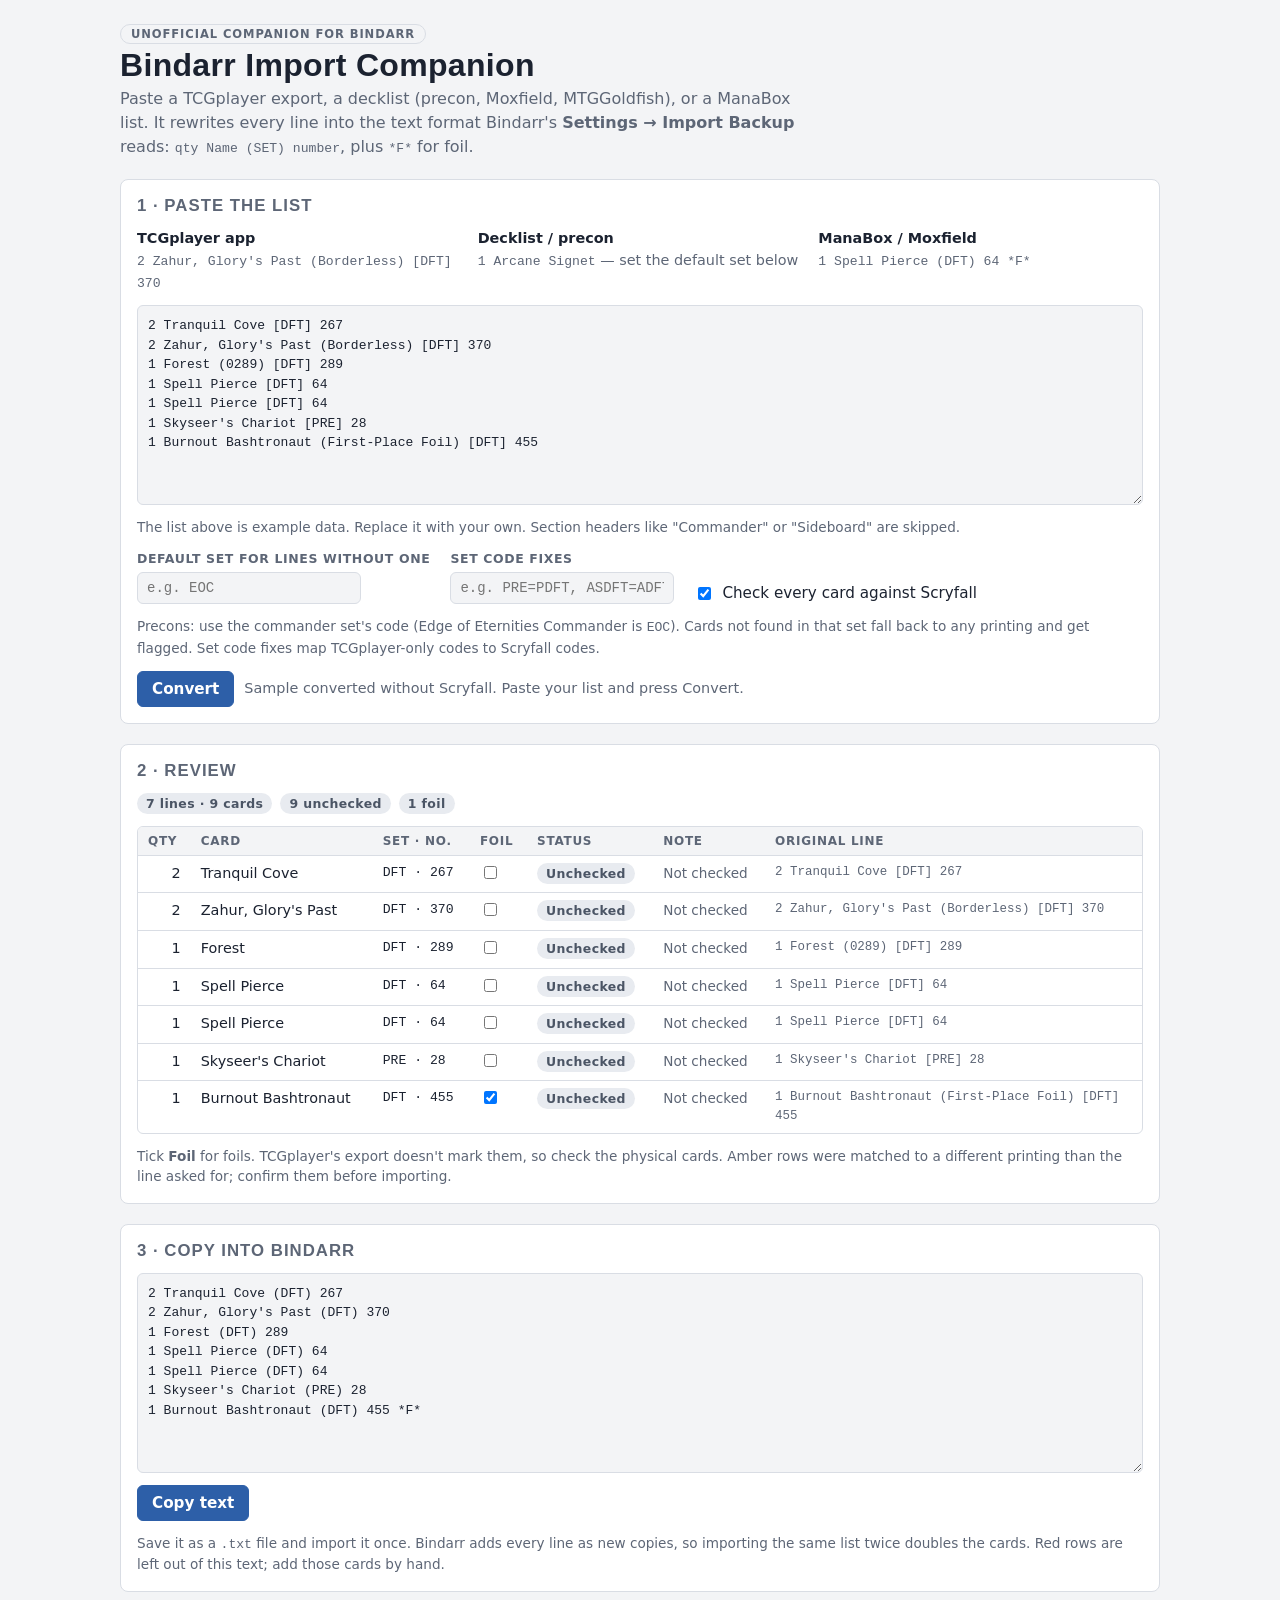
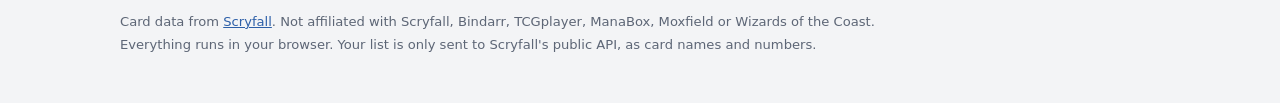
==== index.html @ c30fd8f0 "new repo build 1st draft" ====
<!doctype html>
<html lang="en">
<head>
  <meta charset="utf-8">
  <meta name="viewport" content="width=device-width, initial-scale=1">
  <meta name="description" content="Convert TCGplayer exports, precon decklists and Moxfield lists into the text format Bindarr imports.">
  <title>Bindarr Import Companion</title>
  <link rel="stylesheet" href="css/style.css">
</head>
<body>
<div class="wrap">
  <header>
    <span class="tag">Unofficial companion for Bindarr</span>
    <h1>Bindarr Import Companion</h1>
    <p class="lede">Paste a TCGplayer export, a decklist (precon, Moxfield, MTGGoldfish), or a ManaBox list. It rewrites every line into the text format Bindarr's <b>Settings → Import Backup</b> reads: <span class="mono">qty Name (SET) number</span>, plus <span class="mono">*F*</span> for foil.</p>
  </header>

  <section class="panel" aria-labelledby="in-h">
    <h2 id="in-h">1 · Paste the list</h2>
    <div class="formats">
      <div><b>TCGplayer app</b><br><code>2 Zahur, Glory's Past (Borderless) [DFT] 370</code></div>
      <div><b>Decklist / precon</b><br><code>1 Arcane Signet</code> — set the default set below</div>
      <div><b>ManaBox / Moxfield</b><br><code>1 Spell Pierce (DFT) 64 *F*</code></div>
    </div>
    <textarea id="input" spellcheck="false" aria-label="Card list"></textarea>
    <p class="hint">The list above is example data. Replace it with your own. Section headers like "Commander" or "Sideboard" are skipped.</p>
    <div class="opts">
      <div class="field">
        <label for="defset">Default set for lines without one</label>
        <input type="text" id="defset" placeholder="e.g. EOC" autocomplete="off">
      </div>
      <div class="field">
        <label for="setmap">Set code fixes</label>
        <input type="text" id="setmap" placeholder="e.g. PRE=PDFT, ASDFT=ADFT" autocomplete="off">
      </div>
      <label class="check"><input type="checkbox" id="usescry" checked> Check every card against Scryfall</label>
    </div>
    <p class="hint">Precons: use the commander set's code (Edge of Eternities Commander is <span class="mono">EOC</span>). Cards not found in that set fall back to any printing and get flagged. Set code fixes map TCGplayer-only codes to Scryfall codes.</p>
    <div class="actions">
      <button class="primary" id="go" type="button">Convert</button>
      <span class="status" id="status" role="status"></span>
    </div>
  </section>

  <section class="panel" aria-labelledby="res-h">
    <h2 id="res-h">2 · Review</h2>
    <div class="summary" id="summary"></div>
    <div class="tablewrap">
      <table>
        <thead><tr><th>Qty</th><th>Card</th><th>Set · No.</th><th>Foil</th><th>Status</th><th>Note</th><th>Original line</th></tr></thead>
        <tbody id="rows"></tbody>
      </table>
    </div>
    <p class="hint">Tick <b>Foil</b> for foils. TCGplayer's export doesn't mark them, so check the physical cards. Amber rows were matched to a different printing than the line asked for; confirm them before importing.</p>
  </section>

  <section class="panel" aria-labelledby="out-h">
    <h2 id="out-h">3 · Copy into Bindarr</h2>
    <textarea id="output" readonly spellcheck="false" aria-label="Bindarr import text"></textarea>
    <div class="actions">
      <button class="primary" id="copy" type="button">Copy text</button>
      <span class="status" id="copystatus" role="status"></span>
    </div>
    <p class="hint">Save it as a <span class="mono">.txt</span> file and import it once. Bindarr adds every line as new copies, so importing the same list twice doubles the cards. Red rows are left out of this text; add those cards by hand.</p>
  </section>

  <footer>
    <span>Card data from <a href="https://scryfall.com" target="_blank" rel="noopener">Scryfall</a>. Not affiliated with Scryfall, Bindarr, TCGplayer, ManaBox, Moxfield or Wizards of the Coast.</span>
    <span>Everything runs in your browser. Your list is only sent to Scryfall's public API, as card names and numbers.</span>
  </footer>
</div>
<script src="js/core.js"></script>
<script src="js/app.js"></script>
</body>
</html>
---- css/style.css ----
/* Bindarr Import Companion
 * Layout: one working column. Input -> options -> review table -> output.
 * System fonts only, so the page makes no third-party calls except to Scryfall.
 */
:root {
  --bg: #f3f4f6; --panel: #ffffff; --ink: #1b2230; --muted: #5d6676; --line: #d9dde4;
  --accent: #2d5fa8; --accent-ink: #ffffff;
  --ok: #1f7a4a; --ok-bg: #e3f3ea; --warn: #8a5a00; --warn-bg: #fbefd6;
  --bad: #a1262f; --bad-bg: #f8e1e3; --idle: #4b5565; --idle-bg: #e8ebf0;
  --f-display: "Bahnschrift", "DIN Alternate", "Arial Narrow", "Roboto Condensed", Arial, sans-serif;
  --f-body: "Segoe UI", system-ui, -apple-system, "Helvetica Neue", Arial, sans-serif;
  --f-mono: "Cascadia Mono", Consolas, "SF Mono", Menlo, "Courier New", monospace;
  color-scheme: light;
}
@media (prefers-color-scheme: dark) {
  :root:not([data-theme="light"]) {
    --bg: #12161d; --panel: #1a2029; --ink: #e6e9ef; --muted: #9aa3b2; --line: #2c3441;
    --accent: #7aa7e8; --accent-ink: #0d1420;
    --ok: #7fd3a3; --ok-bg: #163326; --warn: #f0c46b; --warn-bg: #3a2e12;
    --bad: #f19aa1; --bad-bg: #3b1a1e; --idle: #b4bccb; --idle-bg: #252c37;
    color-scheme: dark;
  }
}
:root[data-theme="dark"] {
  --bg: #12161d; --panel: #1a2029; --ink: #e6e9ef; --muted: #9aa3b2; --line: #2c3441;
  --accent: #7aa7e8; --accent-ink: #0d1420;
  --ok: #7fd3a3; --ok-bg: #163326; --warn: #f0c46b; --warn-bg: #3a2e12;
  --bad: #f19aa1; --bad-bg: #3b1a1e; --idle: #b4bccb; --idle-bg: #252c37;
  color-scheme: dark;
}

* { box-sizing: border-box; }
html, body { margin: 0; }
body { background: var(--bg); color: var(--ink); font: 16px/1.5 var(--f-body); padding-inline: 16px; padding-block: 24px 48px; }
.wrap { max-width: 1040px; margin: 0 auto; display: grid; gap: 20px; }

header { display: grid; gap: 4px; }
h1 { font: 700 2rem/1.1 var(--f-display); margin: 0; letter-spacing: .01em; text-wrap: balance; }
h2 { font: 600 1.05rem/1.2 var(--f-display); margin: 0; letter-spacing: .06em; text-transform: uppercase; color: var(--muted); }
.lede { margin: 0; color: var(--muted); max-width: 68ch; }
.tag { justify-self: start; font: 600 .72rem var(--f-body); letter-spacing: .08em; text-transform: uppercase; color: var(--muted); border: 1px solid var(--line); border-radius: 999px; padding: 2px 10px; }

.panel { background: var(--panel); border: 1px solid var(--line); border-radius: 8px; padding: 16px; display: grid; gap: 12px; min-width: 0; }
.formats { display: grid; grid-template-columns: repeat(auto-fit, minmax(220px, 1fr)); gap: 8px 16px; font-size: .9rem; color: var(--muted); }
.formats b { color: var(--ink); font-weight: 600; }
.formats code, .mono { font-family: var(--f-mono); font-size: .82rem; }

textarea { width: 100%; min-height: 200px; resize: vertical; font: 13px/1.5 var(--f-mono); background: var(--bg); color: var(--ink); border: 1px solid var(--line); border-radius: 6px; padding: 10px; }
textarea:focus-visible, input:focus-visible, button:focus-visible { outline: 2px solid var(--accent); outline-offset: 2px; }

.opts { display: flex; flex-wrap: wrap; gap: 12px 20px; align-items: end; }
.field { display: grid; gap: 4px; min-width: 0; }
.field label { font-size: .78rem; font-weight: 600; letter-spacing: .05em; text-transform: uppercase; color: var(--muted); }
.field input[type=text] { font: 14px var(--f-mono); padding: 7px 9px; border: 1px solid var(--line); border-radius: 6px; background: var(--bg); color: var(--ink); width: 14rem; max-width: 100%; }
.check { display: flex; gap: 8px; align-items: center; font-size: .95rem; }
.hint { font-size: .85rem; color: var(--muted); margin: 0; }

.actions { display: flex; flex-wrap: wrap; gap: 10px; align-items: center; }
button { font: 600 .95rem var(--f-body); border-radius: 6px; padding: 8px 14px; border: 1px solid var(--line); background: var(--panel); color: var(--ink); cursor: pointer; }
button.primary { background: var(--accent); border-color: var(--accent); color: var(--accent-ink); }
button:disabled { opacity: .55; cursor: progress; }
.status { font-size: .9rem; color: var(--muted); }

.summary { display: flex; flex-wrap: wrap; gap: 8px; }
.pill { display: inline-flex; gap: 6px; align-items: center; font: 600 .78rem var(--f-body); letter-spacing: .03em; padding: 3px 9px; border-radius: 999px; white-space: nowrap; }
.pill.ok { background: var(--ok-bg); color: var(--ok); }
.pill.warn { background: var(--warn-bg); color: var(--warn); }
.pill.bad { background: var(--bad-bg); color: var(--bad); }
.pill.idle { background: var(--idle-bg); color: var(--idle); }

.tablewrap { overflow-x: auto; border: 1px solid var(--line); border-radius: 6px; }
table { border-collapse: collapse; width: 100%; font-size: .9rem; font-variant-numeric: tabular-nums; }
th, td { text-align: left; padding: 7px 10px; border-bottom: 1px solid var(--line); vertical-align: top; }
th { font: 600 .75rem var(--f-body); letter-spacing: .06em; text-transform: uppercase; color: var(--muted); background: var(--bg); position: sticky; top: 0; }
tr:last-child td { border-bottom: 0; }
td.num { text-align: right; }
td.note { color: var(--muted); font-size: .85rem; max-width: 18rem; }
td.src { font-family: var(--f-mono); font-size: .78rem; color: var(--muted); max-width: 22rem; overflow-wrap: anywhere; }

footer { font-size: .82rem; color: var(--muted); display: grid; gap: 4px; }
footer a { color: var(--accent); }

@media (prefers-reduced-motion: reduce) { * { transition: none !important; } }
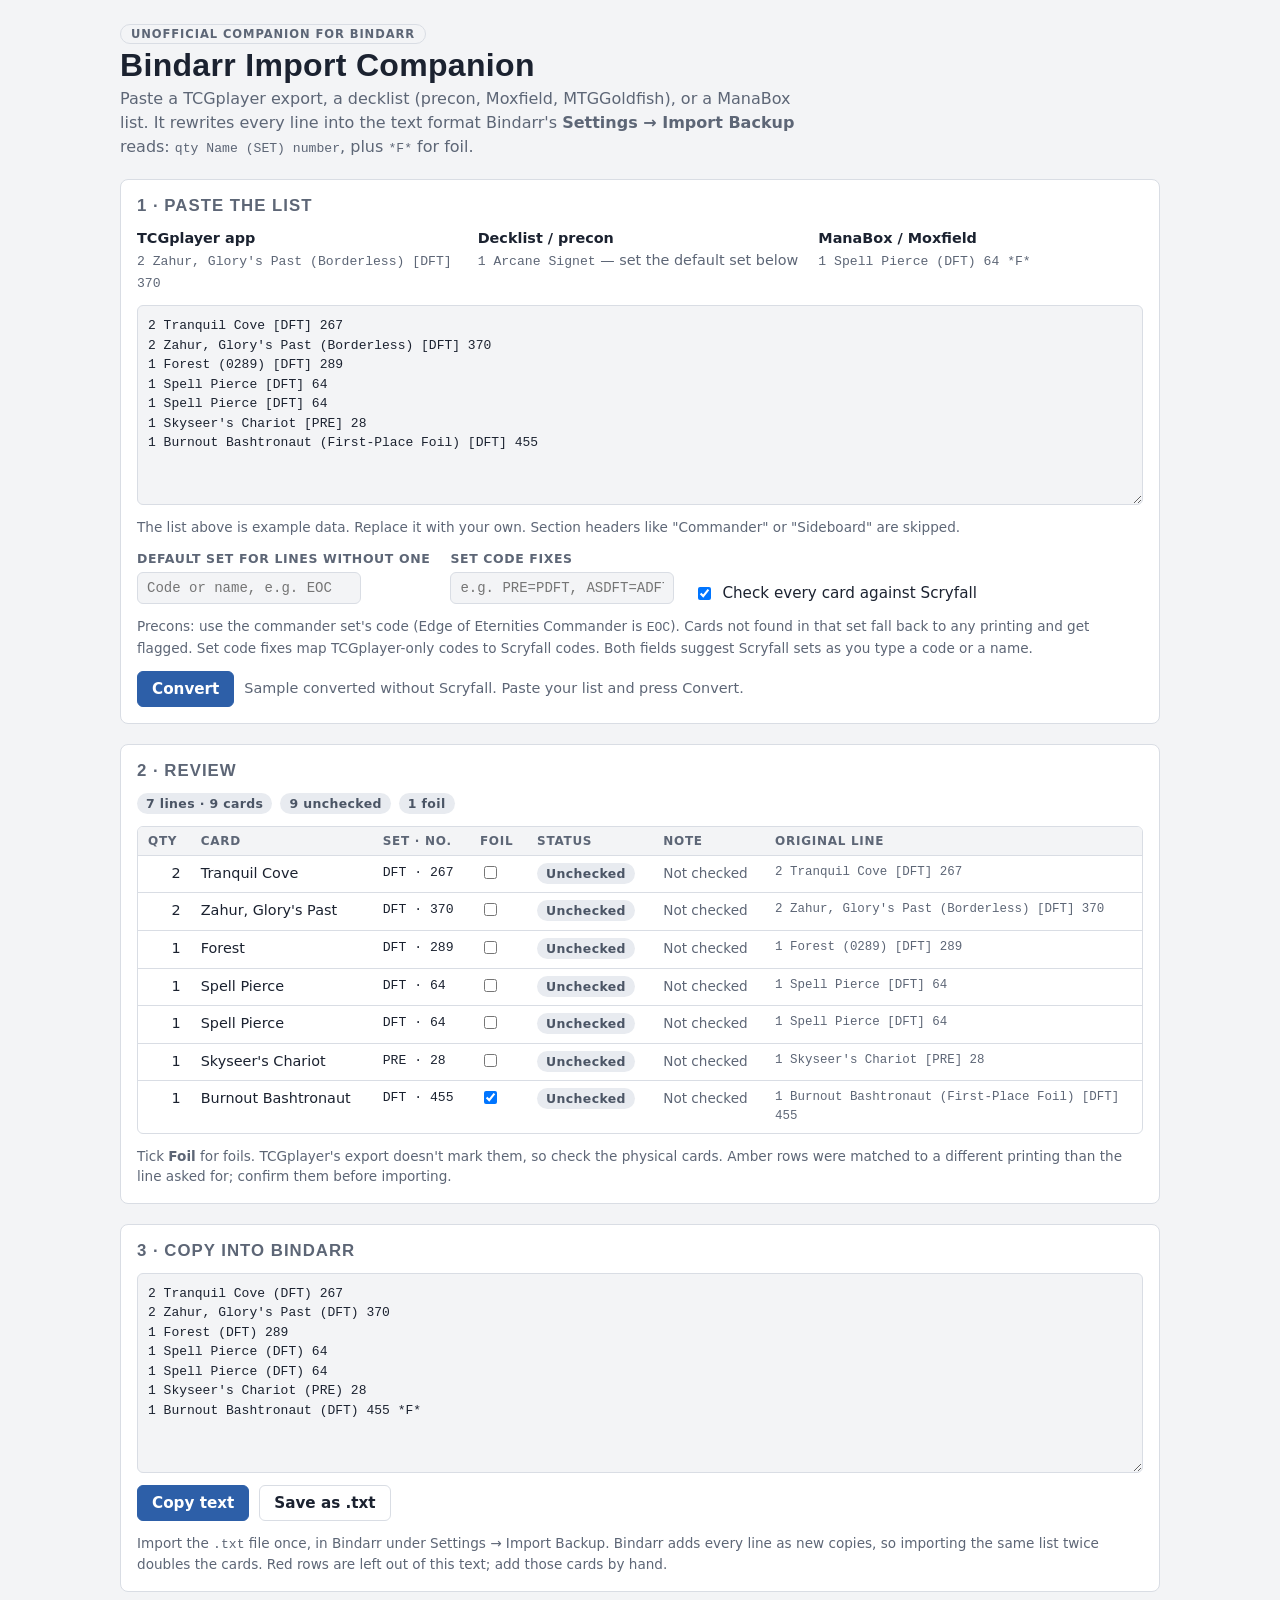
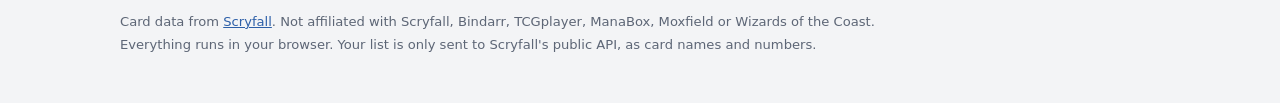
==== commit c51f7071: "update to add autocomplete to sets and add opotion to save the results as a txt file for easier impo" ====
--- a/index.html
+++ b/index.html
@@ -2,6 +2,9 @@
 <html lang="en">
 <head>
   <meta charset="utf-8">
+  <!-- Same policy nginx sends as a header, minus frame-ancestors (ignored in a meta tag). Covers GitHub Pages, which can't set headers. -->
+  <meta http-equiv="Content-Security-Policy" content="default-src 'none'; script-src 'self'; style-src 'self'; img-src 'self'; connect-src https://api.scryfall.com; object-src 'none'; base-uri 'none'; form-action 'none'">
+  <meta name="referrer" content="no-referrer">
   <meta name="viewport" content="width=device-width, initial-scale=1">
   <meta name="description" content="Convert TCGplayer exports, precon decklists and Moxfield lists into the text format Bindarr imports.">
   <title>Bindarr Import Companion</title>
@@ -27,15 +30,15 @@
     <div class="opts">
       <div class="field">
         <label for="defset">Default set for lines without one</label>
-        <input type="text" id="defset" placeholder="e.g. EOC" autocomplete="off">
+        <input type="text" id="defset" placeholder="Code or name, e.g. EOC" autocomplete="off" spellcheck="false">
       </div>
       <div class="field">
         <label for="setmap">Set code fixes</label>
-        <input type="text" id="setmap" placeholder="e.g. PRE=PDFT, ASDFT=ADFT" autocomplete="off">
+        <input type="text" id="setmap" placeholder="e.g. PRE=PDFT, ASDFT=ADFT" autocomplete="off" spellcheck="false">
       </div>
       <label class="check"><input type="checkbox" id="usescry" checked> Check every card against Scryfall</label>
     </div>
-    <p class="hint">Precons: use the commander set's code (Edge of Eternities Commander is <span class="mono">EOC</span>). Cards not found in that set fall back to any printing and get flagged. Set code fixes map TCGplayer-only codes to Scryfall codes.</p>
+    <p class="hint">Precons: use the commander set's code (Edge of Eternities Commander is <span class="mono">EOC</span>). Cards not found in that set fall back to any printing and get flagged. Set code fixes map TCGplayer-only codes to Scryfall codes. Both fields suggest Scryfall sets as you type a code or a name.</p>
     <div class="actions">
       <button class="primary" id="go" type="button">Convert</button>
       <span class="status" id="status" role="status"></span>
@@ -59,9 +62,10 @@
     <textarea id="output" readonly spellcheck="false" aria-label="Bindarr import text"></textarea>
     <div class="actions">
       <button class="primary" id="copy" type="button">Copy text</button>
+      <button id="save" type="button">Save as .txt</button>
       <span class="status" id="copystatus" role="status"></span>
     </div>
-    <p class="hint">Save it as a <span class="mono">.txt</span> file and import it once. Bindarr adds every line as new copies, so importing the same list twice doubles the cards. Red rows are left out of this text; add those cards by hand.</p>
+    <p class="hint">Import the <span class="mono">.txt</span> file once, in Bindarr under Settings → Import Backup. Bindarr adds every line as new copies, so importing the same list twice doubles the cards. Red rows are left out of this text; add those cards by hand.</p>
   </section>
 
   <footer>
--- a/css/style.css
+++ b/css/style.css
@@ -52,6 +52,13 @@
 .field { display: grid; gap: 4px; min-width: 0; }
 .field label { font-size: .78rem; font-weight: 600; letter-spacing: .05em; text-transform: uppercase; color: var(--muted); }
 .field input[type=text] { font: 14px var(--f-mono); padding: 7px 9px; border: 1px solid var(--line); border-radius: 6px; background: var(--bg); color: var(--ink); width: 14rem; max-width: 100%; }
+/* Set autocomplete dropdown */
+.field { position: relative; }
+.ac-list { position: absolute; top: 100%; left: 0; z-index: 10; margin: 4px 0 0; padding: 4px 0; list-style: none; width: max(100%, 20rem); max-width: calc(100vw - 32px); max-height: 18rem; overflow-y: auto; background: var(--panel); border: 1px solid var(--line); border-radius: 6px; box-shadow: 0 6px 18px rgb(0 0 0 / .18); }
+.ac-list li { display: grid; gap: 1px; padding: 6px 10px; cursor: pointer; }
+.ac-list li b { font: 600 .85rem var(--f-mono); }
+.ac-list li span { font-size: .82rem; color: var(--muted); }
+.ac-list li[aria-selected="true"], .ac-list li:hover { background: var(--idle-bg); }
 .check { display: flex; gap: 8px; align-items: center; font-size: .95rem; }
 .hint { font-size: .85rem; color: var(--muted); margin: 0; }
 
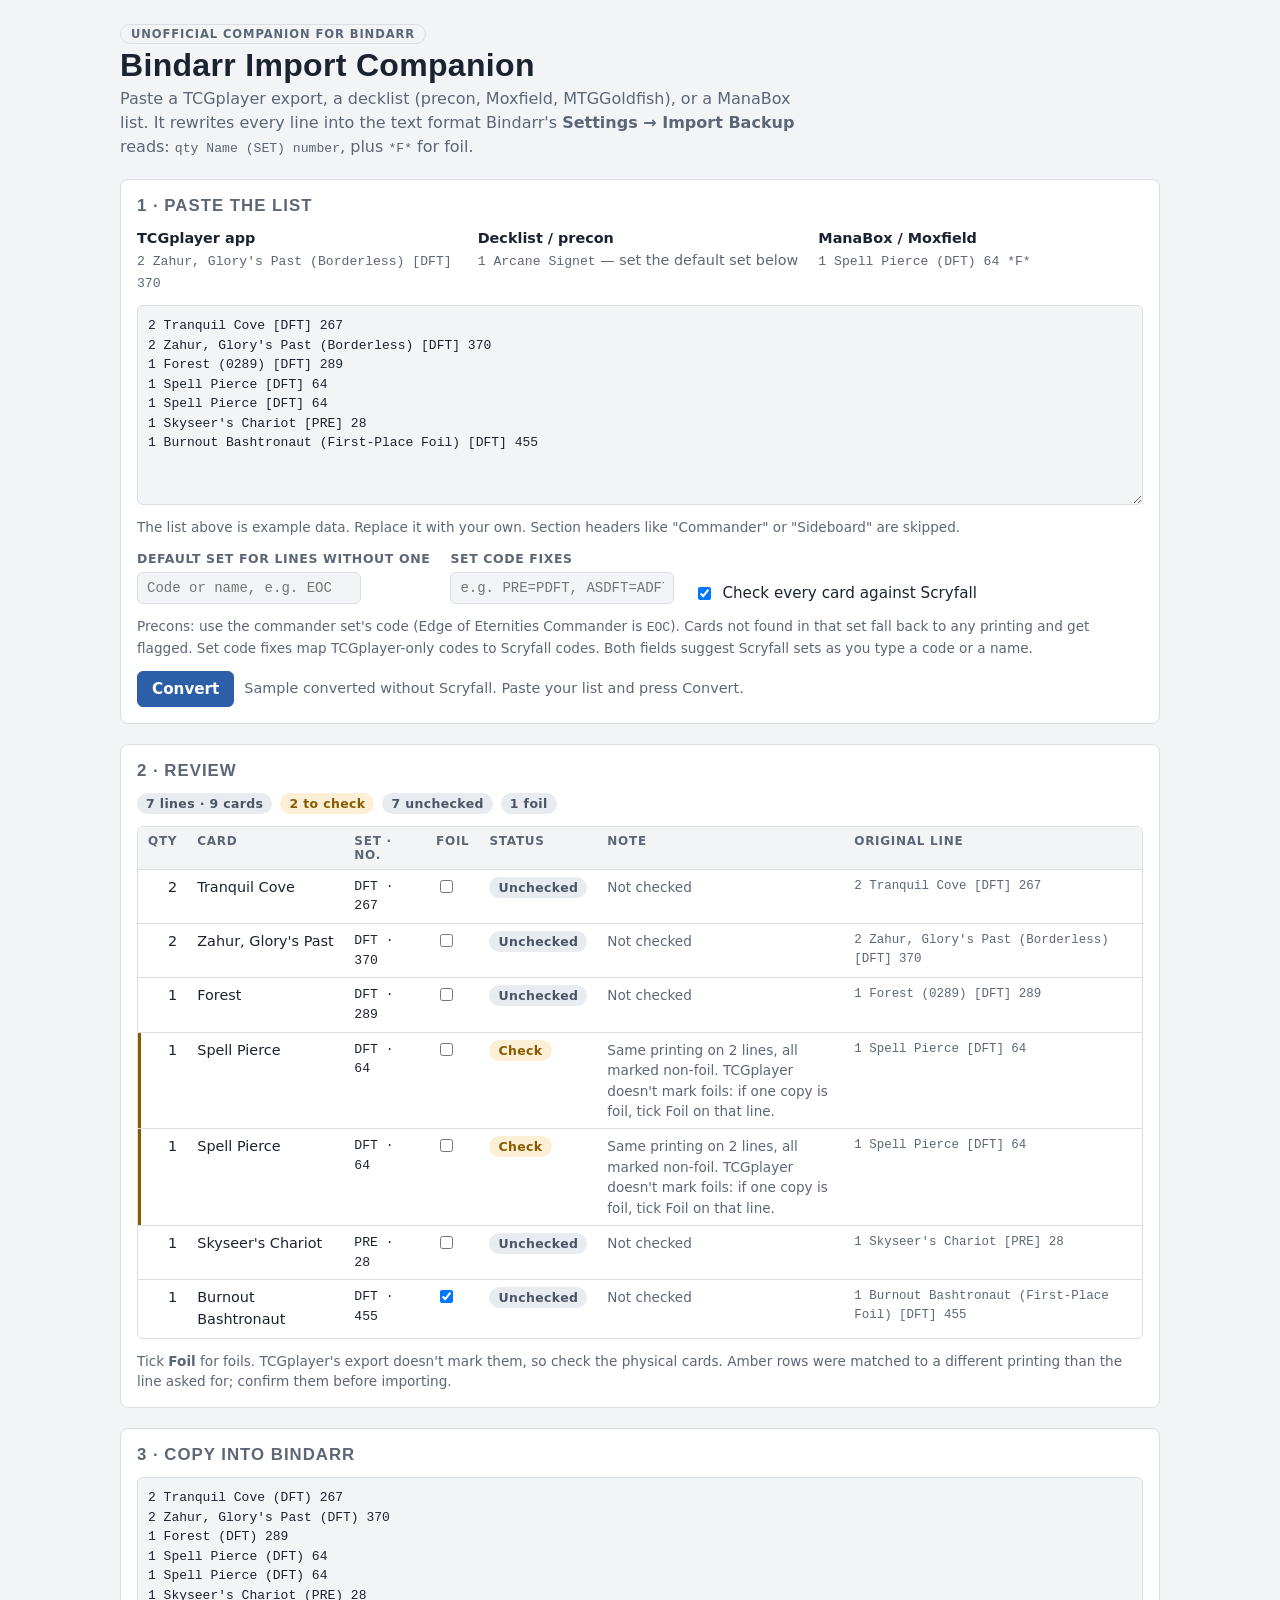
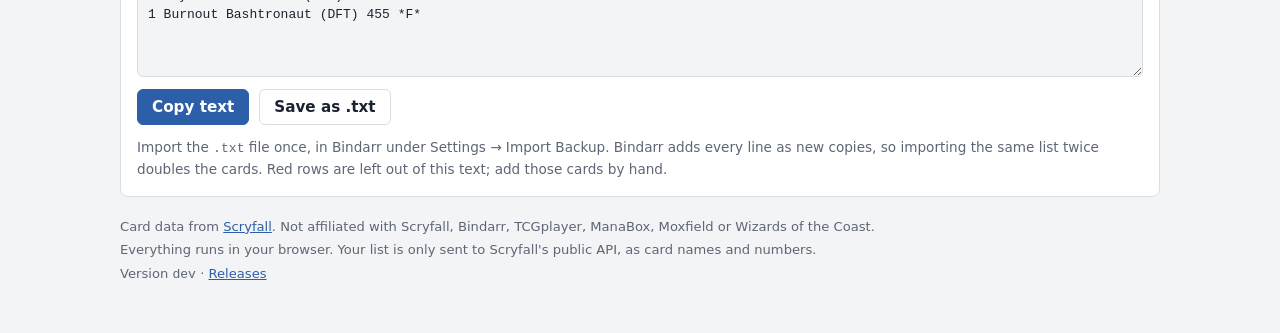
==== commit ccfa0acf: "combind card in a list together when they are listed twice or more so so can fix them if 1 is suppos" ====
--- a/index.html
+++ b/index.html
@@ -8,7 +8,7 @@
   <meta name="viewport" content="width=device-width, initial-scale=1">
   <meta name="description" content="Convert TCGplayer exports, precon decklists and Moxfield lists into the text format Bindarr imports.">
   <title>Bindarr Import Companion</title>
-  <link rel="stylesheet" href="css/style.css">
+  <link rel="stylesheet" href="css/style.css?v=dev">
 </head>
 <body>
 <div class="wrap">
@@ -71,9 +71,10 @@
   <footer>
     <span>Card data from <a href="https://scryfall.com" target="_blank" rel="noopener">Scryfall</a>. Not affiliated with Scryfall, Bindarr, TCGplayer, ManaBox, Moxfield or Wizards of the Coast.</span>
     <span>Everything runs in your browser. Your list is only sent to Scryfall's public API, as card names and numbers.</span>
+    <span>Version <span id="app-version" class="mono">dev</span> · <a href="https://github.com/CojakSilverBack/bindarr-import-companion/releases" target="_blank" rel="noopener">Releases</a></span>
   </footer>
 </div>
-<script src="js/core.js"></script>
-<script src="js/app.js"></script>
+<script src="js/core.js?v=dev"></script>
+<script src="js/app.js?v=dev"></script>
 </body>
 </html>
--- a/css/style.css
+++ b/css/style.css
@@ -81,6 +81,7 @@
 th { font: 600 .75rem var(--f-body); letter-spacing: .06em; text-transform: uppercase; color: var(--muted); background: var(--bg); position: sticky; top: 0; }
 tr:last-child td { border-bottom: 0; }
 td.num { text-align: right; }
+tr.same-printing td:first-child { box-shadow: inset 3px 0 0 var(--warn); }
 td.note { color: var(--muted); font-size: .85rem; max-width: 18rem; }
 td.src { font-family: var(--f-mono); font-size: .78rem; color: var(--muted); max-width: 22rem; overflow-wrap: anywhere; }
 
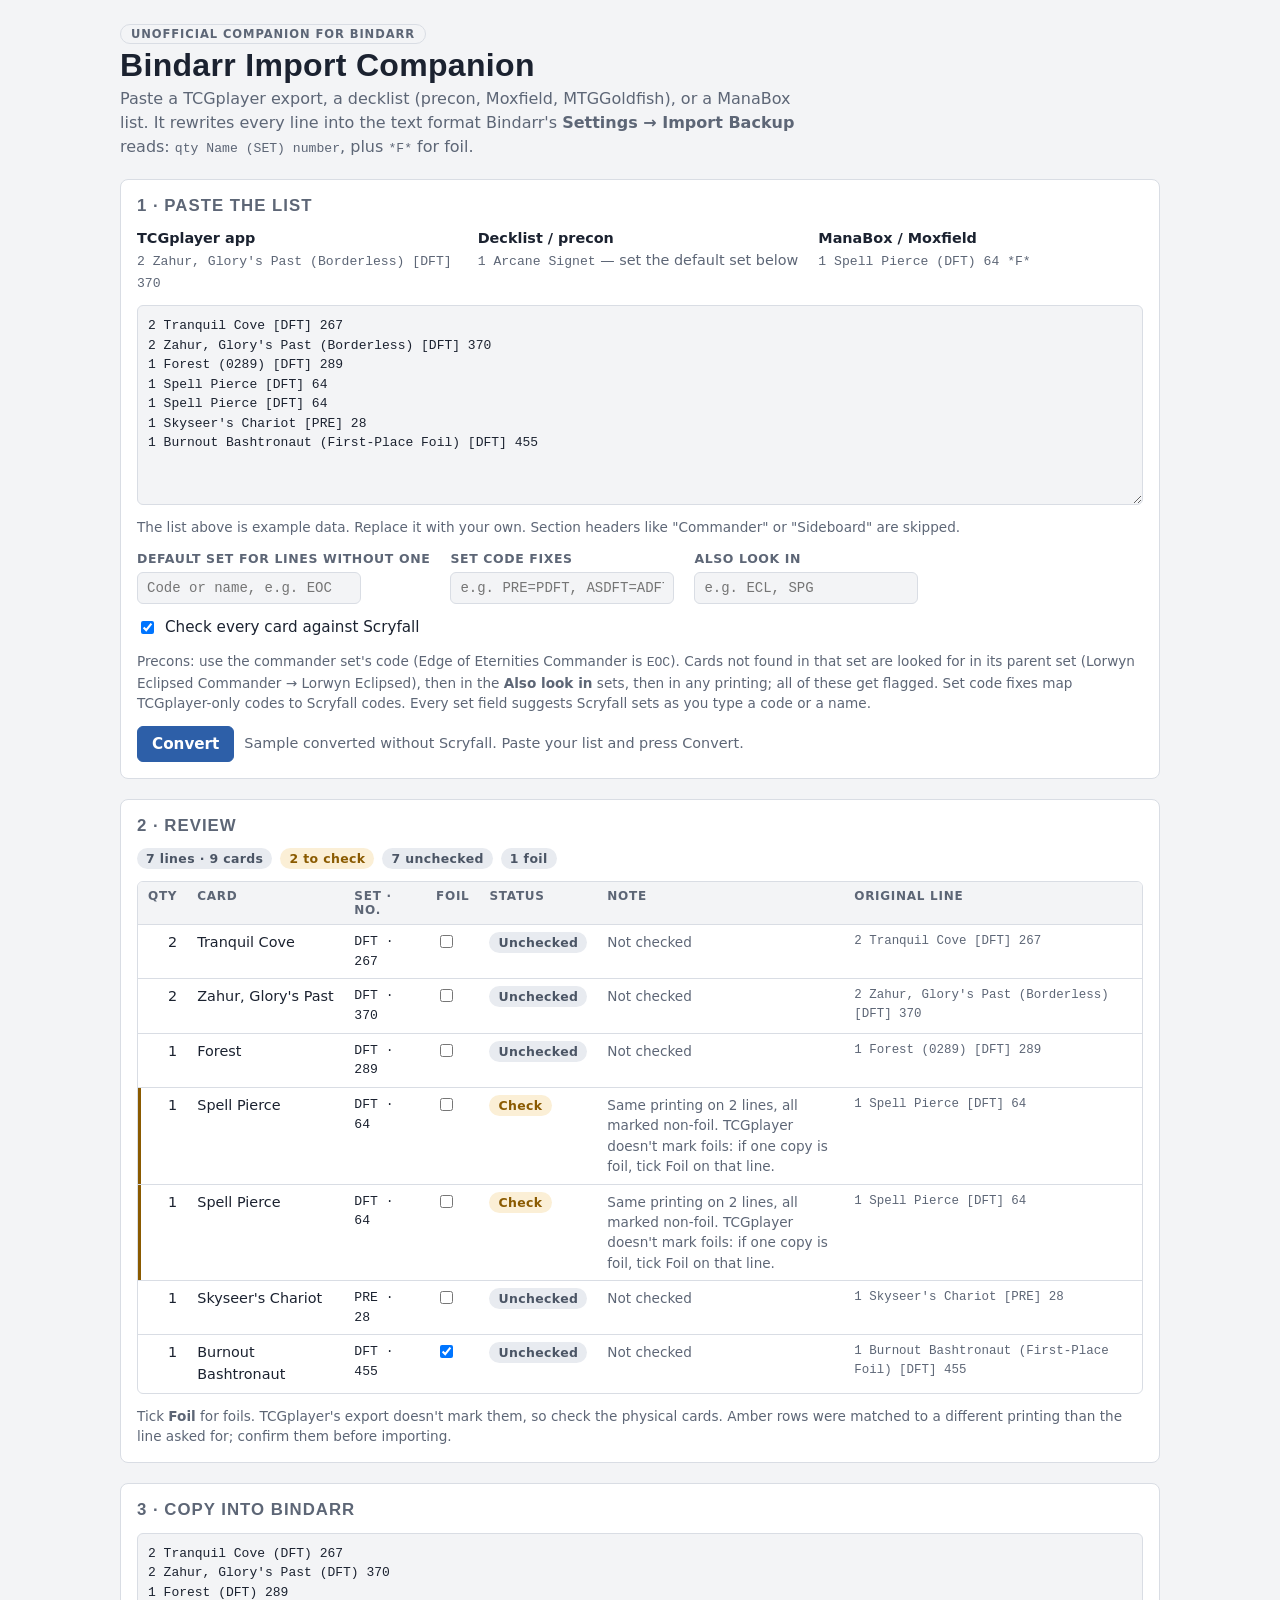
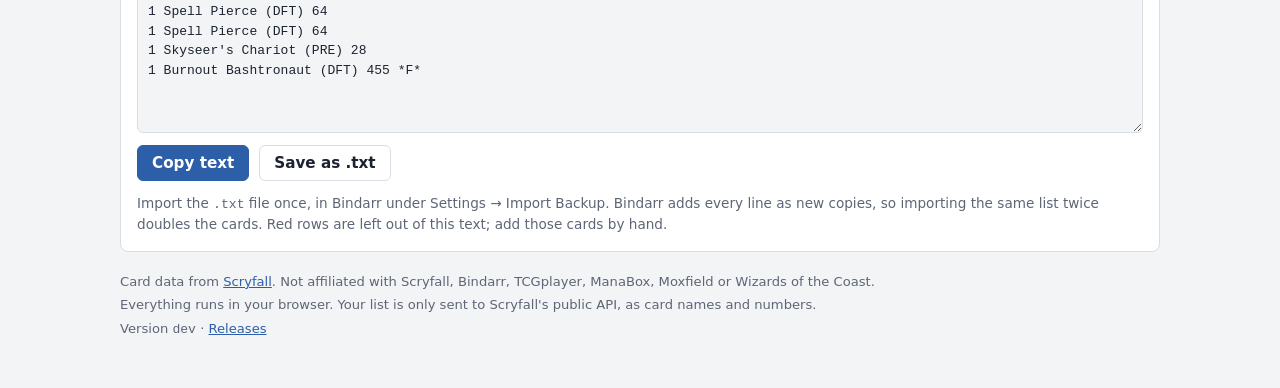
==== commit 341f83d4: "fix search issue where it would go to scryfall default before looking at other cards in MTG block." ====
--- a/index.html
+++ b/index.html
@@ -36,9 +36,13 @@
         <label for="setmap">Set code fixes</label>
         <input type="text" id="setmap" placeholder="e.g. PRE=PDFT, ASDFT=ADFT" autocomplete="off" spellcheck="false">
       </div>
+      <div class="field">
+        <label for="alsoin">Also look in</label>
+        <input type="text" id="alsoin" placeholder="e.g. ECL, SPG" autocomplete="off" spellcheck="false">
+      </div>
       <label class="check"><input type="checkbox" id="usescry" checked> Check every card against Scryfall</label>
     </div>
-    <p class="hint">Precons: use the commander set's code (Edge of Eternities Commander is <span class="mono">EOC</span>). Cards not found in that set fall back to any printing and get flagged. Set code fixes map TCGplayer-only codes to Scryfall codes. Both fields suggest Scryfall sets as you type a code or a name.</p>
+    <p class="hint">Precons: use the commander set's code (Edge of Eternities Commander is <span class="mono">EOC</span>). Cards not found in that set are looked for in its parent set (Lorwyn Eclipsed Commander → Lorwyn Eclipsed), then in the <b>Also look in</b> sets, then in any printing; all of these get flagged. Set code fixes map TCGplayer-only codes to Scryfall codes. Every set field suggests Scryfall sets as you type a code or a name.</p>
     <div class="actions">
       <button class="primary" id="go" type="button">Convert</button>
       <span class="status" id="status" role="status"></span>
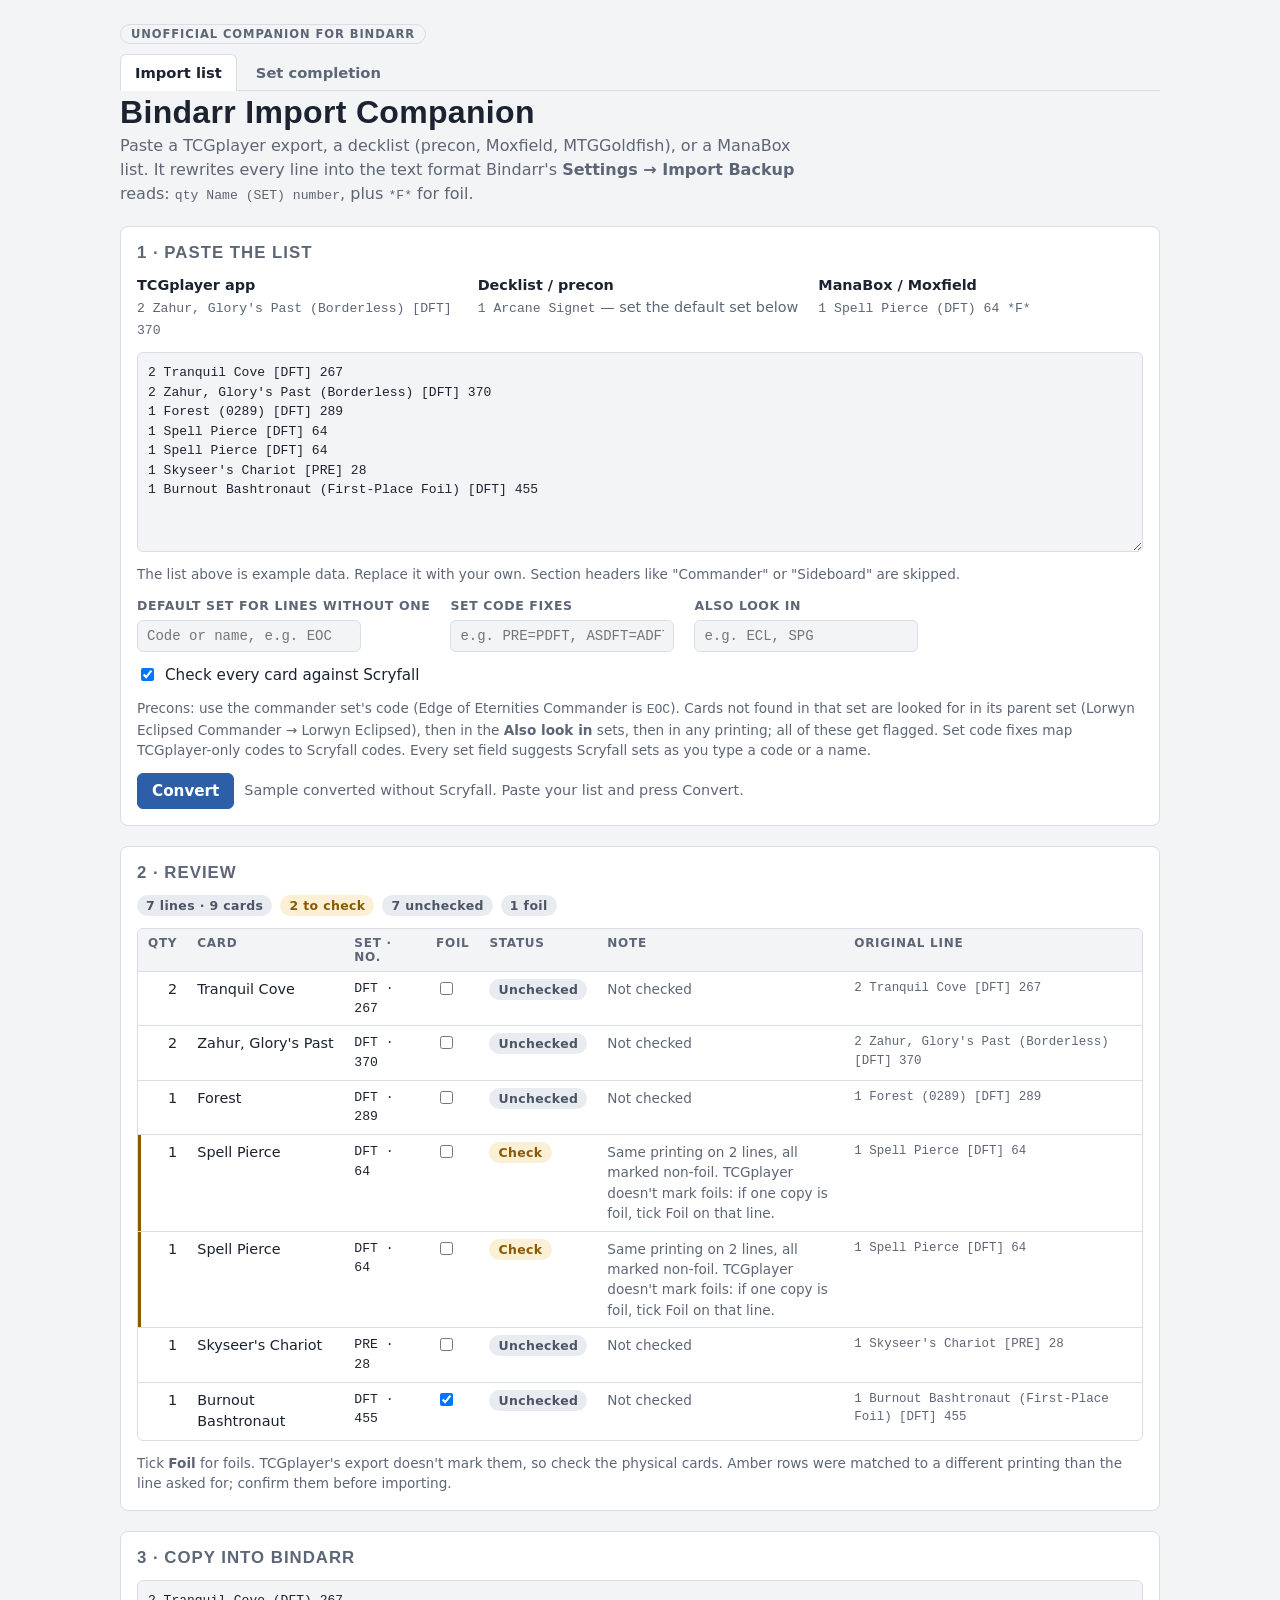
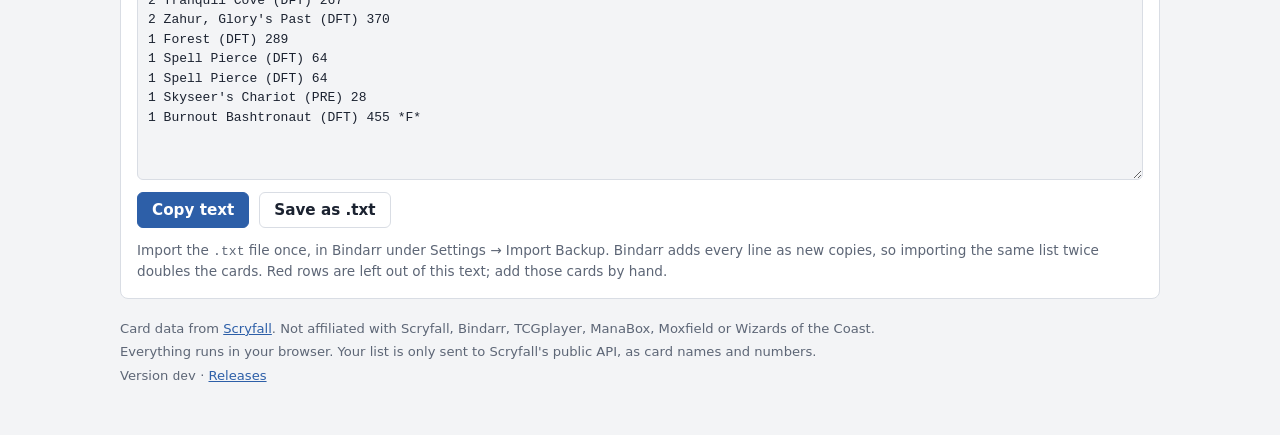
==== commit 92a35382: "Added second page for identifying cards missing form sets or blocks baised off of the export you can" ====
--- a/index.html
+++ b/index.html
@@ -14,6 +14,10 @@
 <div class="wrap">
   <header>
     <span class="tag">Unofficial companion for Bindarr</span>
+    <nav class="pages" aria-label="Pages">
+      <a href="./" aria-current="page">Import list</a>
+      <a href="completion.html">Set completion</a>
+    </nav>
     <h1>Bindarr Import Companion</h1>
     <p class="lede">Paste a TCGplayer export, a decklist (precon, Moxfield, MTGGoldfish), or a ManaBox list. It rewrites every line into the text format Bindarr's <b>Settings → Import Backup</b> reads: <span class="mono">qty Name (SET) number</span>, plus <span class="mono">*F*</span> for foil.</p>
   </header>
--- a/css/style.css
+++ b/css/style.css
@@ -85,6 +85,31 @@
 td.note { color: var(--muted); font-size: .85rem; max-width: 18rem; }
 td.src { font-family: var(--f-mono); font-size: .78rem; color: var(--muted); max-width: 22rem; overflow-wrap: anywhere; }
 
+/* Page links in the header */
+.pages { display: flex; gap: 4px; flex-wrap: wrap; border-bottom: 1px solid var(--line); margin-top: 6px; }
+.pages a { padding: 7px 14px; border: 1px solid transparent; border-bottom: 0; border-radius: 6px 6px 0 0; margin-bottom: -1px; color: var(--muted); text-decoration: none; font-weight: 600; font-size: .92rem; }
+.pages a:hover { color: var(--ink); }
+.pages a[aria-current="page"] { background: var(--panel); border-color: var(--line); color: var(--ink); }
+
+/* Set completion page */
+h3 { font: 600 .95rem/1.2 var(--f-display); margin: 8px 0 0; letter-spacing: .04em; color: var(--ink); }
+h4 { font: 600 .82rem var(--f-body); margin: 0 0 6px; color: var(--muted); letter-spacing: .04em; text-transform: uppercase; }
+h2 .count { font: 400 .85rem var(--f-body); letter-spacing: 0; text-transform: none; }
+textarea.short { min-height: 110px; }
+select { font: 14px var(--f-body); padding: 5px 8px; border: 1px solid var(--line); border-radius: 6px; background: var(--bg); color: var(--ink); }
+table.rp th.num, table.rp td.num { text-align: right; }
+table.rp tr.tot td { font-weight: 600; border-top: 1px solid var(--line); }
+#reportOut { display: grid; gap: 12px; }
+details.rpset { border: 1px solid var(--line); border-radius: 6px; padding: 10px 12px; }
+details.rpset > summary { cursor: pointer; font-weight: 600; }
+details.rpset[open] > summary { margin-bottom: 12px; }
+details.rpset .asof { margin-left: 10px; font-weight: 400; font-size: .82rem; color: var(--muted); }
+.rpgrid { display: grid; grid-template-columns: repeat(auto-fit, minmax(min(420px, 100%), 1fr)); gap: 12px 20px; margin-bottom: 12px; }
+.confirm { border: 1px solid var(--warn); background: var(--warn-bg); color: var(--ink); border-radius: 6px; padding: 12px; display: grid; gap: 10px; }
+.confirm p { margin: 0; }
+.confirm[hidden] { display: none; }
+button.link { background: none; border: 0; padding: 0; color: var(--accent); font: inherit; text-decoration: underline; cursor: pointer; }
+
 footer { font-size: .82rem; color: var(--muted); display: grid; gap: 4px; }
 footer a { color: var(--accent); }
 
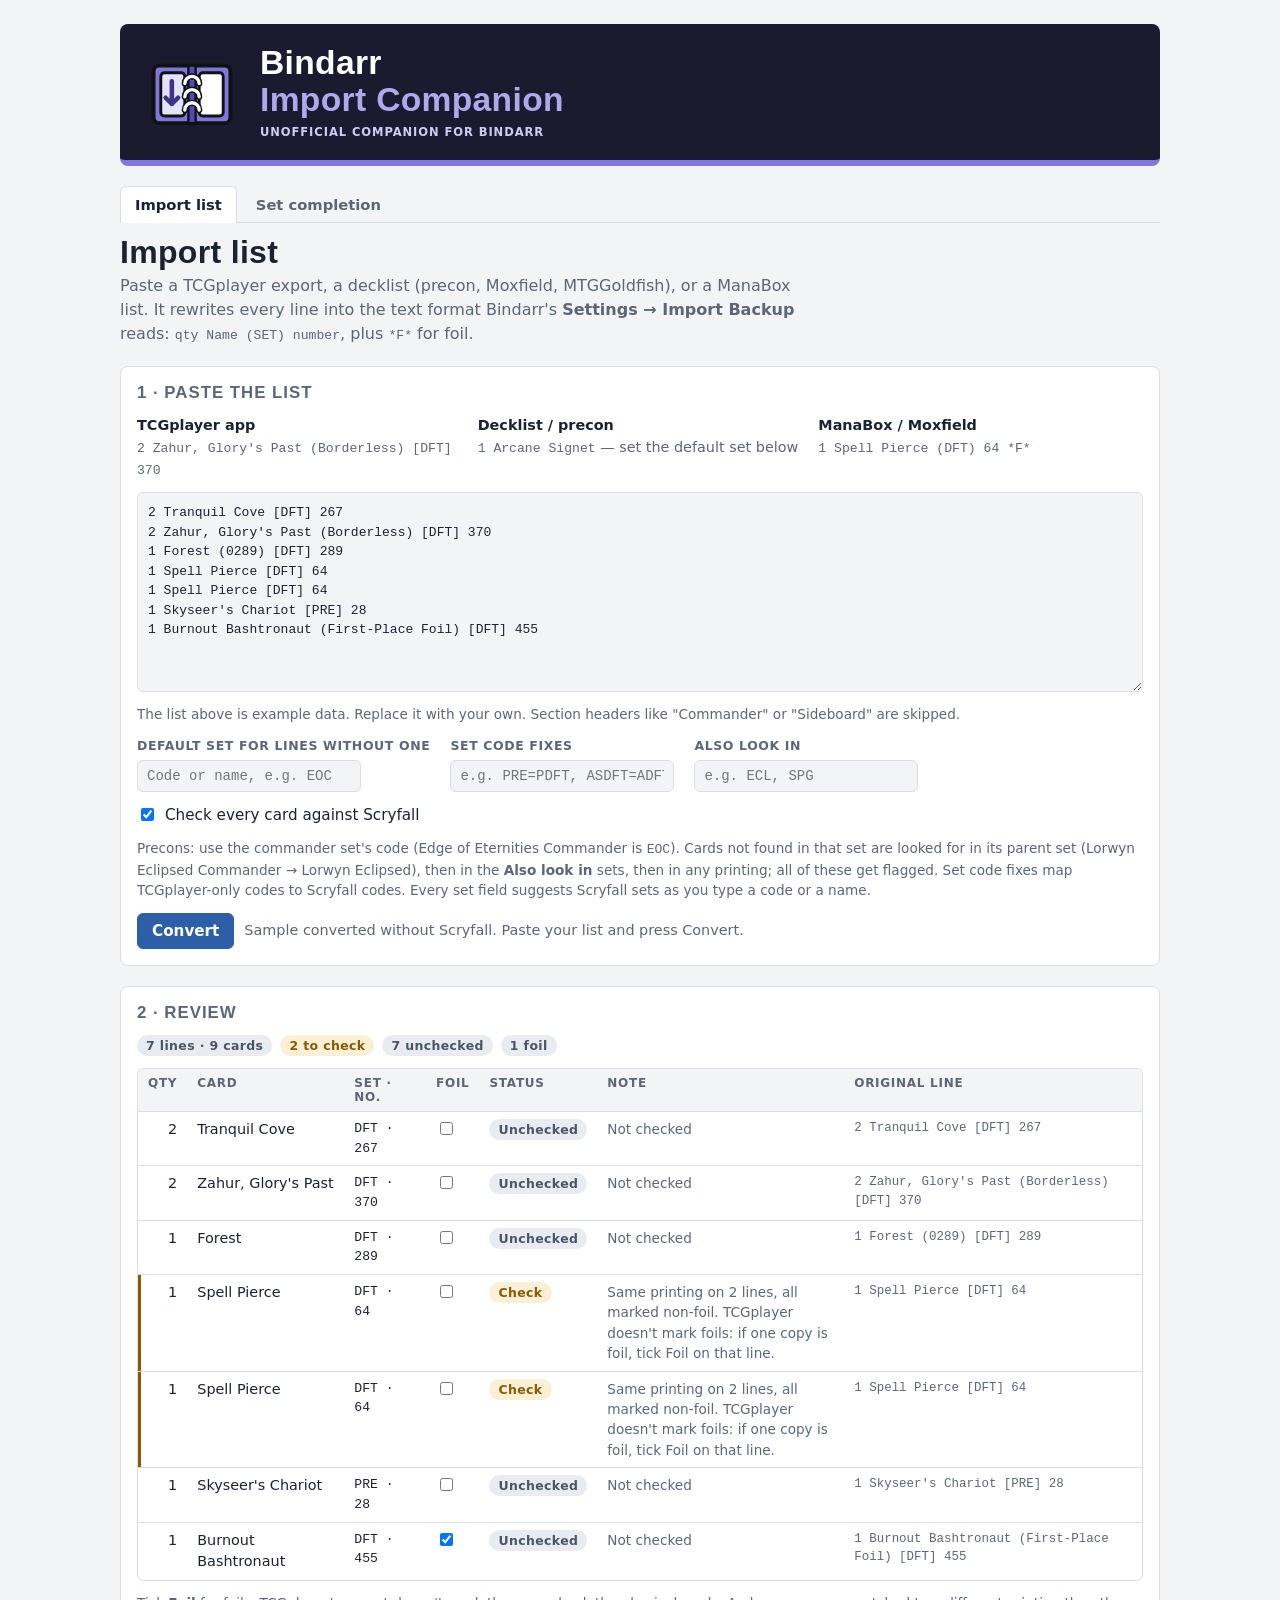
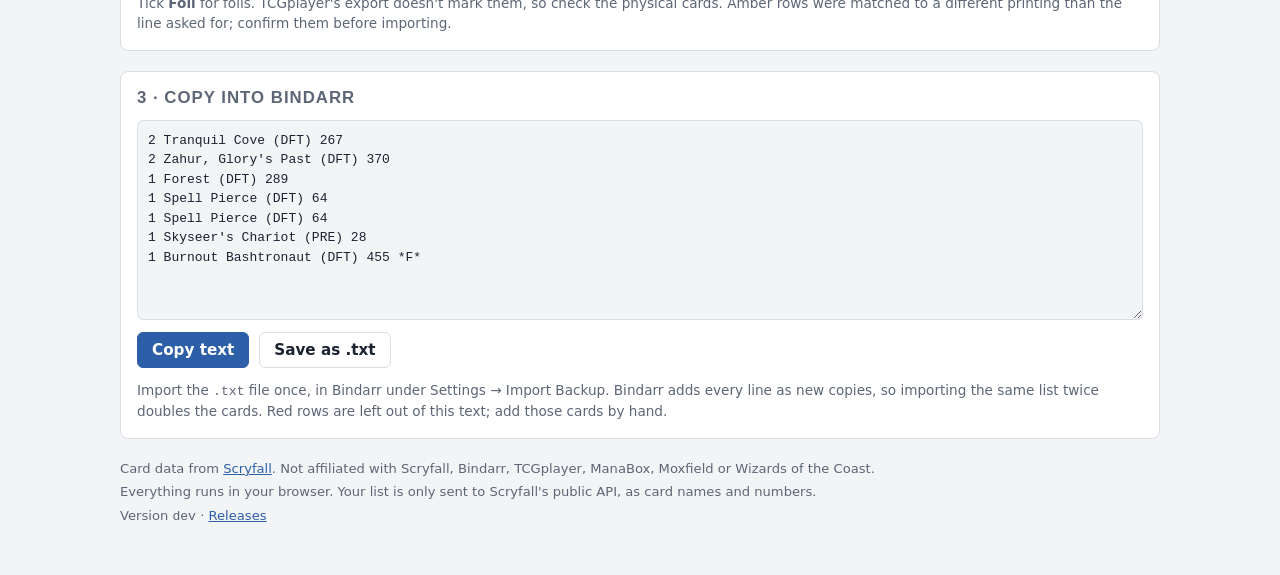
==== commit 4cd0654b: "Added Icon and branding" ====
--- a/index.html
+++ b/index.html
@@ -3,22 +3,36 @@
 <head>
   <meta charset="utf-8">
   <!-- Same policy nginx sends as a header, minus frame-ancestors (ignored in a meta tag). Covers GitHub Pages, which can't set headers. -->
-  <meta http-equiv="Content-Security-Policy" content="default-src 'none'; script-src 'self'; style-src 'self'; img-src 'self'; connect-src https://api.scryfall.com; object-src 'none'; base-uri 'none'; form-action 'none'">
+  <meta http-equiv="Content-Security-Policy" content="default-src 'none'; script-src 'self'; style-src 'self'; img-src 'self'; connect-src https://api.scryfall.com; manifest-src 'self'; object-src 'none'; base-uri 'none'; form-action 'none'">
   <meta name="referrer" content="no-referrer">
   <meta name="viewport" content="width=device-width, initial-scale=1">
   <meta name="description" content="Convert TCGplayer exports, precon decklists and Moxfield lists into the text format Bindarr imports.">
   <title>Bindarr Import Companion</title>
+  <link rel="icon" href="favicon.ico" sizes="48x48">
+  <link rel="icon" href="img/favicon.svg" type="image/svg+xml">
+  <link rel="apple-touch-icon" href="img/apple-touch-icon.png">
+  <link rel="manifest" href="img/site.webmanifest">
+  <meta name="theme-color" content="#1c1a2e">
   <link rel="stylesheet" href="css/style.css?v=dev">
 </head>
 <body>
 <div class="wrap">
+  <div class="banner">
+    <a class="brand" href="./">
+      <img src="img/logo.svg" alt="" width="96" height="96">
+      <span class="brand-text">
+        <span class="brand-name">Bindarr</span>
+        <span class="brand-sub">Import Companion</span>
+        <span class="brand-tag">Unofficial companion for Bindarr</span>
+      </span>
+    </a>
+  </div>
+  <nav class="pages" aria-label="Pages">
+    <a href="./" aria-current="page">Import list</a>
+    <a href="completion.html">Set completion</a>
+  </nav>
   <header>
-    <span class="tag">Unofficial companion for Bindarr</span>
-    <nav class="pages" aria-label="Pages">
-      <a href="./" aria-current="page">Import list</a>
-      <a href="completion.html">Set completion</a>
-    </nav>
-    <h1>Bindarr Import Companion</h1>
+    <h1>Import list</h1>
     <p class="lede">Paste a TCGplayer export, a decklist (precon, Moxfield, MTGGoldfish), or a ManaBox list. It rewrites every line into the text format Bindarr's <b>Settings → Import Backup</b> reads: <span class="mono">qty Name (SET) number</span>, plus <span class="mono">*F*</span> for foil.</p>
   </header>
 
--- a/css/style.css
+++ b/css/style.css
@@ -85,8 +85,23 @@
 td.note { color: var(--muted); font-size: .85rem; max-width: 18rem; }
 td.src { font-family: var(--f-mono); font-size: .78rem; color: var(--muted); max-width: 22rem; overflow-wrap: anywhere; }
 
-/* Page links in the header */
-.pages { display: flex; gap: 4px; flex-wrap: wrap; border-bottom: 1px solid var(--line); margin-top: 6px; }
+/* Brand banner: fixed dark purple in both themes, matches .github/branding/social-preview.png */
+.banner { background: #1c1a2e; border-radius: 8px; border-bottom: 6px solid #7f77dd; padding: 20px 24px; }
+.brand { display: flex; align-items: center; gap: 20px; text-decoration: none; }
+.brand img { width: 96px; height: 96px; flex: none; }
+.brand-text { display: grid; gap: 2px; }
+.brand-name, .brand-sub { font: 700 2.1rem/1.05 var(--f-display); letter-spacing: .01em; color: #ffffff; }
+.brand-sub { color: #afa9ec; }
+.brand-tag { margin-top: 6px; font: 600 .72rem var(--f-body); letter-spacing: .08em; text-transform: uppercase; color: #cecbf6; }
+@media (max-width: 520px) {
+  .banner { padding: 14px 16px; }
+  .brand { gap: 14px; }
+  .brand img { width: 64px; height: 64px; }
+  .brand-name, .brand-sub { font-size: 1.5rem; }
+}
+
+/* Page links under the banner */
+.pages { display: flex; gap: 4px; flex-wrap: wrap; border-bottom: 1px solid var(--line); margin-bottom: -8px; }
 .pages a { padding: 7px 14px; border: 1px solid transparent; border-bottom: 0; border-radius: 6px 6px 0 0; margin-bottom: -1px; color: var(--muted); text-decoration: none; font-weight: 600; font-size: .92rem; }
 .pages a:hover { color: var(--ink); }
 .pages a[aria-current="page"] { background: var(--panel); border-color: var(--line); color: var(--ink); }
